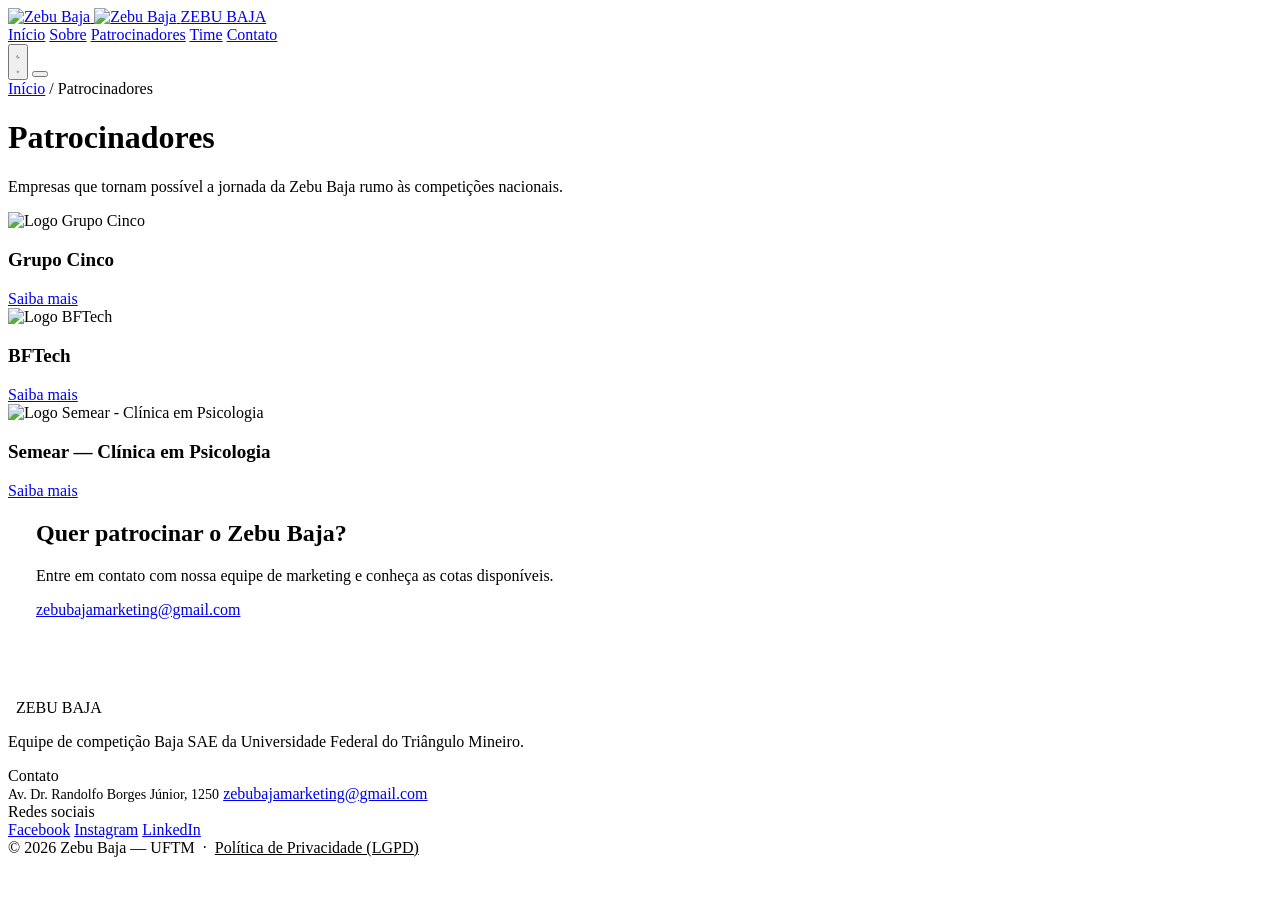
==== patrocinadores.html @ 01311f05 "Add files via upload" ====
<!doctype html>
<html lang="pt-BR">
<head>
<meta charset="utf-8">
<meta name="viewport" content="width=device-width, initial-scale=1.0">
<title>Zebu Baja — Patrocinadores</title>
<link rel="icon" href="assets/img/logo-light.png">
<link rel="preconnect" href="https://fonts.googleapis.com">
<link href="https://fonts.googleapis.com/css2?family=Oswald:wght@500;600;700&family=Inter:wght@400;500;600;700&display=swap" rel="stylesheet">
<link rel="stylesheet" href="css/style.css">
</head>
<body>
<header class="site-header">
  <div class="wrap nav-row" style="position:relative;">
    <a href="index.html" class="brand">
      <img src="assets/img/logo-light.png" alt="Zebu Baja" class="logo-img logo-light-img">
      <img src="assets/img/logo-dark.png" alt="Zebu Baja" class="logo-img logo-dark-img">
      <span class="brand-name">ZEBU BAJA</span>
    </a>
    <nav class="nav-links" data-nav-links>
        <a href="index.html">Início</a>
        <a href="sobre.html">Sobre</a>
        <a href="patrocinadores.html" class="active">Patrocinadores</a>
        <a href="time.html">Time</a>
        <a href="contato.html">Contato</a>
    </nav>
    <div class="nav-actions">
      <button class="theme-toggle" data-theme-toggle aria-label="Alternar modo claro/escuro" type="button">
        <svg class="icon-moon" viewBox="0 0 24 24" fill="none" stroke="currentColor" stroke-width="2" aria-hidden="true"><path d="M21 12.8A9 9 0 1 1 11.2 3 7 7 0 0 0 21 12.8z"/></svg>
        <svg class="icon-sun" viewBox="0 0 24 24" fill="none" stroke="currentColor" stroke-width="2" aria-hidden="true"><circle cx="12" cy="12" r="4"/><path d="M12 2v2M12 20v2M4.9 4.9l1.4 1.4M17.7 17.7l1.4 1.4M2 12h2M20 12h2M4.9 19.1l1.4-1.4M17.7 6.3l1.4-1.4"/></svg>
      </button>
      <button class="hamburger" data-hamburger aria-label="Abrir menu" aria-expanded="false" type="button">
        <span class="bar"></span><span class="bar"></span><span class="bar"></span>
      </button>
    </div>
  </div>
</header>

<div class="wrap page-head">
  <div class="breadcrumb"><a href="index.html">Início</a> / <span>Patrocinadores</span></div>
  <h1>Patrocinadores</h1>
  <p class="page-lede">Empresas que tornam possível a jornada da Zebu Baja rumo às competições nacionais.</p>
</div>

<section class="wrap page-section">
  <div class="grid-cards">
    <div class="sp-card">
      <img src="https://zebu-baja.vercel.app/assets/img/patrocinadores/grupo_cinco.jpg" alt="Logo Grupo Cinco">
      <h3 style="font-size:19px;">Grupo Cinco</h3>
      <a class="sp-btn" href="https://grupocinco.com.br">Saiba mais</a>
    </div>
    <div class="sp-card">
      <img src="https://zebu-baja.vercel.app/assets/img/patrocinadores/bftech.jpg" alt="Logo BFTech">
      <h3 style="font-size:19px;">BFTech</h3>
      <a class="sp-btn" href="https://www.bftech.inf.br">Saiba mais</a>
    </div>
    <div class="sp-card">
      <img src="https://zebu-baja.vercel.app/assets/img/patrocinadores/semear.jpg" alt="Logo Semear - Clínica em Psicologia">
      <h3 style="font-size:19px;">Semear — Clínica em Psicologia</h3>
      <a class="sp-btn" href="https://semearpsicologia.com.br">Saiba mais</a>
    </div>
  </div>
</section>

<section class="wrap" style="padding:0 28px 80px;">
  <div class="cta-band">
    <div>
      <h2>Quer patrocinar o Zebu Baja?</h2>
      <p>Entre em contato com nossa equipe de marketing e conheça as cotas disponíveis.</p>
    </div>
    <a class="btn" href="mailto:zebubajamarketing@gmail.com">zebubajamarketing@gmail.com</a>
  </div>
</section>
<footer class="site-footer">
  <div class="wrap footer-grid">
    <div class="footer-col">
      <div class="brand">
        <img src="assets/img/logo-light.png" alt="" class="logo-img logo-light-img">
        <img src="assets/img/logo-dark.png" alt="" class="logo-img logo-dark-img">
        <span class="brand-name">ZEBU BAJA</span>
      </div>
      <p>Equipe de competição Baja SAE da Universidade Federal do Triângulo Mineiro.</p>
    </div>
    <div class="footer-col">
      <div class="footer-heading">Contato</div>
      <div class="footer-links">
        <span style="color:var(--muted); font-size:14px;">Av. Dr. Randolfo Borges Júnior, 1250</span>
        <a href="mailto:zebubajamarketing@gmail.com">zebubajamarketing@gmail.com</a>
      </div>
    </div>
    <div class="footer-col">
      <div class="footer-heading">Redes sociais</div>
      <div class="footer-links">
        <a href="https://www.facebook.com/ZebuBaja">Facebook</a>
        <a href="https://www.instagram.com/zebubaja/">Instagram</a>
        <a href="https://www.linkedin.com/company/zebu-baja/">LinkedIn</a>
      </div>
    </div>
  </div>
  <div class="footer-bottom">© 2026 Zebu Baja — UFTM &nbsp;·&nbsp; <a href="privacidade.html" style="color:var(--muted);">Política de Privacidade (LGPD)</a></div>
</footer>

<script src="js/main.js"></script>
</body>
</html>
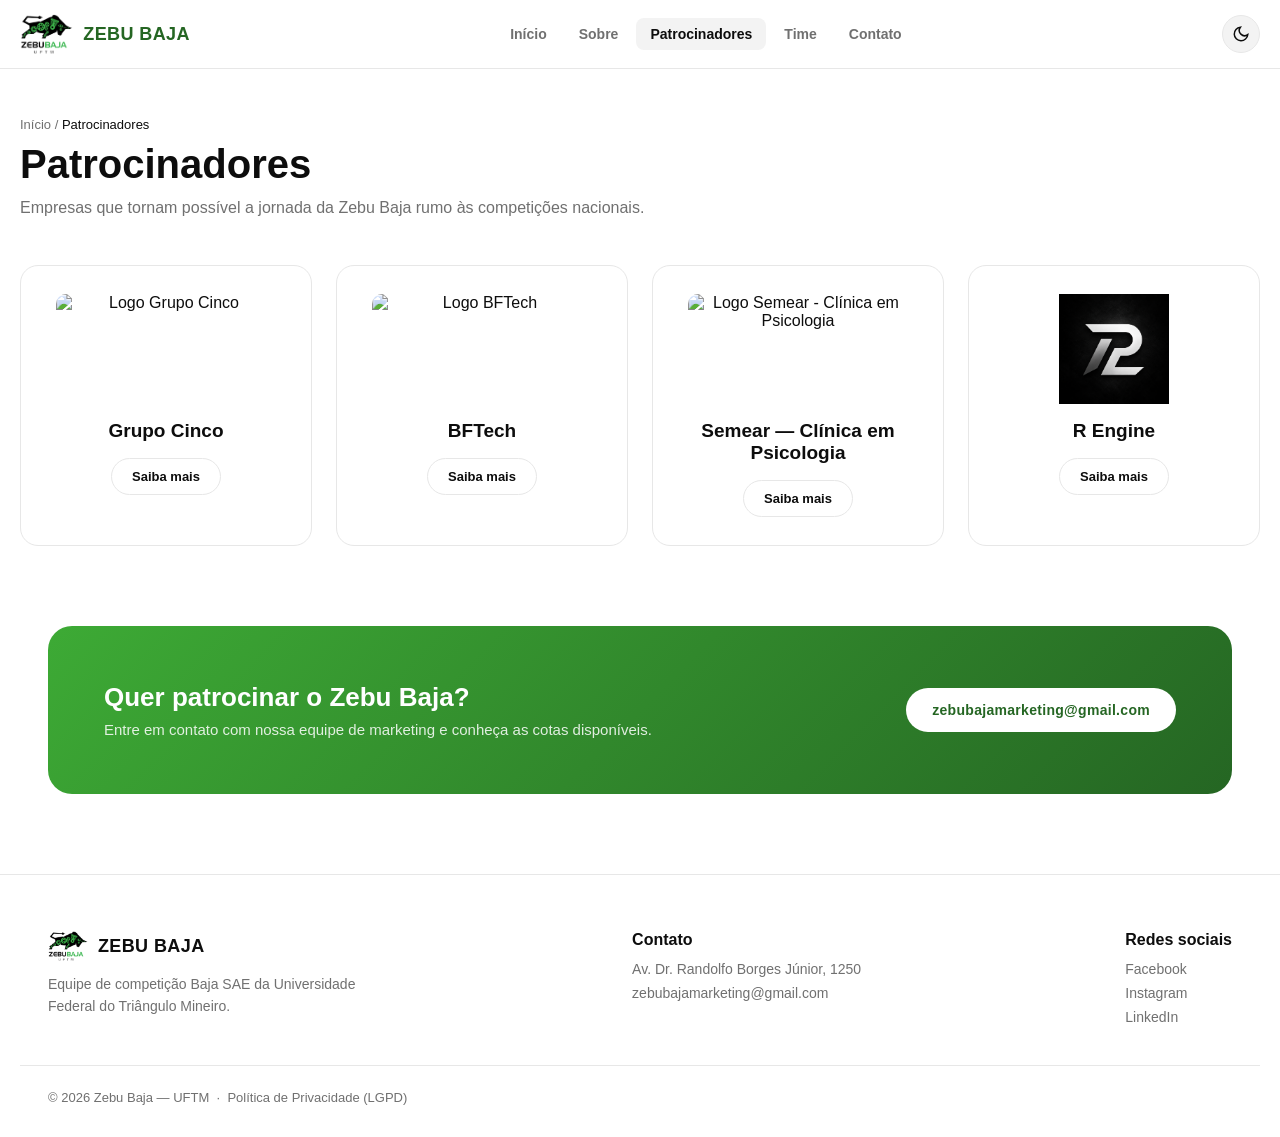
==== commit 06765a69: "Add files via upload" ====
--- a/patrocinadores.html
+++ b/patrocinadores.html
@@ -59,6 +59,11 @@
       <h3 style="font-size:19px;">Semear — Clínica em Psicologia</h3>
       <a class="sp-btn" href="https://semearpsicologia.com.br">Saiba mais</a>
     </div>
+    <div class="sp-card">
+      <img src="assets/img/patrocinadores/r-engine.png" alt="Logo R Engine">
+      <h3 style="font-size:19px;">R Engine</h3>
+      <a class="sp-btn" href="https://rengine.com.br">Saiba mais</a>
+    </div>
   </div>
 </section>
 
--- a/css/style.css
+++ b/css/style.css
@@ -0,0 +1,291 @@
+/* ===== Zebu Baja — estilos globais ===== */
+
+:root{
+  --green: #3DAA35;
+  --green-dark: #256623;
+  --green-light: #6FD168;
+
+  --black: #0D0D0D;
+  --white: #FFFFFF;
+
+  --gray-900: #171717;
+  --gray-800: #232323;
+  --gray-700: #3A3A3A;
+  --gray-500: #707070;
+  --gray-300: #C9C9C9;
+  --gray-150: #E7E7E7;
+  --gray-100: #F3F3F3;
+
+  --radius: 14px;
+  --font-head: 'Oswald', sans-serif;
+  --font-body: 'Inter', sans-serif;
+}
+
+/* ---- Tema claro (padrão) ---- */
+:root,
+:root[data-theme="light"]{
+  --bg: var(--white);
+  --bg-alt: var(--gray-100);
+  --surface: var(--white);
+  --surface-2: var(--gray-100);
+  --border: var(--gray-150);
+  --text: var(--black);
+  --muted: var(--gray-500);
+  --accent: var(--green-dark);
+  --accent-ink: var(--white);
+  --header-bg: rgba(255,255,255,.88);
+}
+
+/* ---- Tema escuro ---- */
+:root[data-theme="dark"]{
+  --bg: var(--black);
+  --bg-alt: var(--gray-900);
+  --surface: var(--gray-900);
+  --surface-2: var(--gray-800);
+  --border: var(--gray-700);
+  --text: var(--white);
+  --muted: var(--gray-300);
+  --accent: var(--green-light);
+  --accent-ink: var(--black);
+  --header-bg: rgba(13,13,13,.88);
+}
+
+/* Segue o sistema quando ainda não houver escolha salva */
+@media (prefers-color-scheme: dark){
+  :root:not([data-theme="light"]):not([data-theme="dark"]){
+    --bg: var(--black);
+    --bg-alt: var(--gray-900);
+    --surface: var(--gray-900);
+    --surface-2: var(--gray-800);
+    --border: var(--gray-700);
+    --text: var(--white);
+    --muted: var(--gray-300);
+    --accent: var(--green-light);
+    --accent-ink: var(--black);
+    --header-bg: rgba(13,13,13,.88);
+  }
+}
+
+*{box-sizing:border-box;}
+html{scroll-behavior:smooth;}
+body{
+  margin:0;
+  background:var(--bg);
+  color:var(--text);
+  font-family:var(--font-body);
+  transition:background .2s ease, color .2s ease;
+}
+h1,h2,h3{
+  font-family:var(--font-head);
+  font-weight:700;
+  color:var(--text);
+  margin:0;
+}
+a{color:var(--accent); text-decoration:none;}
+a:hover{opacity:.8;}
+img{max-width:100%; display:block;}
+.wrap{max-width:1240px; margin:0 auto; padding:0 28px;}
+.eyebrow{
+  font-family:var(--font-head); font-weight:600; letter-spacing:3px;
+  text-transform:uppercase; font-size:13px; color:var(--accent);
+}
+
+/* ---- Header / navegação ---- */
+.site-header{
+  position:sticky; top:0; z-index:100;
+  background:var(--header-bg);
+  backdrop-filter:blur(10px);
+  border-bottom:1px solid var(--border);
+}
+.nav-row{
+  display:flex; align-items:center; justify-content:space-between;
+  gap:20px; padding:14px 0;
+}
+.brand{display:flex; align-items:center; gap:10px;}
+.brand img{height:40px; width:auto;}
+.brand-name{font-family:var(--font-head); font-weight:700; font-size:18px; letter-spacing:.4px;}
+.logo-img{height:40px; width:auto;}
+.logo-dark-img{display:none;}
+:root[data-theme="dark"] .logo-light-img{display:none;}
+:root[data-theme="dark"] .logo-dark-img{display:block;}
+.footer-col .logo-img{height:30px;}
+
+.nav-links{display:flex; gap:4px; align-items:center;}
+.nav-links a{
+  padding:8px 14px; border-radius:8px; color:var(--muted);
+  font-weight:600; font-size:14px;
+}
+.nav-links a:hover, .nav-links a.active{color:var(--text); background:var(--surface-2); opacity:1;}
+
+.nav-actions{display:flex; align-items:center; gap:10px;}
+
+.theme-toggle{
+  width:38px; height:38px; border-radius:999px; border:1px solid var(--border);
+  background:var(--surface-2); color:var(--text); cursor:pointer;
+  display:flex; align-items:center; justify-content:center;
+}
+.theme-toggle svg{width:18px; height:18px;}
+.theme-toggle .icon-sun{display:none;}
+:root[data-theme="dark"] .theme-toggle .icon-moon{display:none;}
+:root[data-theme="dark"] .theme-toggle .icon-sun{display:block;}
+
+.hamburger{
+  display:none; width:42px; height:42px; border-radius:10px;
+  border:1px solid var(--border); background:var(--surface-2);
+  cursor:pointer; flex-direction:column; align-items:center; justify-content:center; gap:4px;
+}
+.hamburger .bar{width:20px; height:2px; background:var(--text); border-radius:2px; transition:transform .2s ease, opacity .2s ease;}
+.hamburger[aria-expanded="true"] .bar:nth-child(1){transform:translateY(6px) rotate(45deg);}
+.hamburger[aria-expanded="true"] .bar:nth-child(2){opacity:0;}
+.hamburger[aria-expanded="true"] .bar:nth-child(3){transform:translateY(-6px) rotate(-45deg);}
+
+@media (max-width: 820px){
+  .nav-links{
+    position:absolute; top:100%; left:0; right:0;
+    flex-direction:column; align-items:stretch; gap:2px;
+    background:var(--bg); border-bottom:1px solid var(--border);
+    padding:10px 20px 18px;
+    display:none;
+  }
+  .nav-links.open{display:flex;}
+  .nav-links a{padding:12px 10px;}
+  .hamburger{display:flex;}
+}
+
+/* ---- Botões ---- */
+.btn{
+  display:inline-flex; align-items:center; gap:8px;
+  padding:14px 26px; border-radius:999px; font-weight:700; font-size:14px;
+  letter-spacing:.3px; border:none; cursor:pointer; font-family:var(--font-body);
+}
+.btn-primary{background:var(--accent); color:var(--accent-ink);}
+.btn-primary:hover{opacity:.88;}
+.btn-ghost{background:transparent; color:var(--text); border:1px solid var(--border);}
+.btn-ghost:hover{border-color:var(--accent); color:var(--accent); opacity:1;}
+
+/* ---- Cards ---- */
+.card{background:var(--surface); border:1px solid var(--border); border-radius:var(--radius);}
+.chip{display:flex; align-items:center; gap:10px; background:var(--surface); border:1px solid var(--border); border-radius:12px; padding:14px 16px; font-size:14px;}
+
+/* ---- Breadcrumb / header de página ---- */
+.page-head{padding:48px 0 8px;}
+.breadcrumb{color:var(--muted); font-size:13px; margin-bottom:10px;}
+.breadcrumb a{color:var(--muted);}
+.breadcrumb span{color:var(--text);}
+.page-head h1{font-size:40px;}
+.page-lede{color:var(--muted); font-size:16px; max-width:640px; margin:12px 0 0;}
+
+/* ---- Hero (home) ---- */
+.hero{position:relative; min-height:560px; display:flex; align-items:center; background:var(--black); overflow:hidden;}
+.hero img.bg{position:absolute; inset:0; width:100%; height:100%; object-fit:cover; opacity:.5;}
+.hero .overlay{position:absolute; inset:0; background:linear-gradient(0deg, var(--black) 0%, rgba(13,13,13,.35) 55%, rgba(13,13,13,.7) 100%);}
+.hero .content{position:relative; padding:120px 0 90px; color:#fff;}
+.hero h1{font-size:clamp(40px,7vw,76px); line-height:1; color:#fff; margin-bottom:18px;}
+.hero p{color:var(--gray-300); font-size:18px; max-width:560px; line-height:1.6; margin:0 0 32px;}
+.hero .eyebrow{color:var(--green-light);}
+.hero .btn-ghost{color:#fff; border-color:rgba(255,255,255,.55);}
+.hero .btn-ghost:hover{color:var(--green-light); border-color:var(--green-light); opacity:1;}
+
+/* ---- Media card ---- */
+.media-card{
+  display:flex; gap:24px; align-items:center; background:var(--surface);
+  border:1px solid var(--border); border-radius:18px; padding:20px; flex-wrap:wrap;
+}
+.media-thumb{position:relative; width:260px; max-width:100%; flex-shrink:0; border-radius:12px; overflow:hidden;}
+.media-thumb img{width:100%; display:block;}
+.play-btn{position:absolute; inset:0; display:flex; align-items:center; justify-content:center; background:rgba(0,0,0,.25);}
+.play-btn span{width:52px; height:52px; border-radius:999px; background:var(--accent); display:flex; align-items:center; justify-content:center;}
+
+/* ---- Zig-zag ---- */
+.zigzag{display:flex; flex-wrap:wrap; align-items:center; gap:48px; margin-bottom:72px;}
+.zigzag.reverse{flex-wrap:wrap-reverse;}
+.zigzag img{flex:1 1 420px; min-width:0; border-radius:18px; width:100%; height:340px; object-fit:cover;}
+.zigzag .text{flex:1 1 380px; min-width:0;}
+.zigzag h3{font-size:24px; margin-bottom:14px;}
+.zigzag p{color:var(--muted); font-size:16px; line-height:1.7; margin:0;}
+
+/* ---- Manifesto band ---- */
+.manifesto{background:var(--surface); border-top:1px solid var(--border); border-bottom:1px solid var(--border); padding:80px 0;}
+.manifesto .wrap{max-width:800px; text-align:center;}
+.manifesto p{font-family:var(--font-head); font-weight:500; font-size:24px; line-height:1.5; color:var(--text); margin:0;}
+
+/* ---- CTA band ---- */
+.cta-band{
+  background:linear-gradient(135deg, var(--green), var(--green-dark));
+  border-radius:24px; padding:56px;
+  display:flex; flex-wrap:wrap; align-items:center; justify-content:space-between; gap:24px;
+}
+.cta-band h2{font-size:26px; color:#fff;}
+.cta-band p{color:rgba(255,255,255,.85); margin:8px 0 0; font-size:15px;}
+.cta-band a.btn{background:#fff; color:var(--green-dark);}
+
+/* ---- Grids de conquistas / sponsors / time ---- */
+.achv{background:var(--surface); border:1px solid var(--border); border-radius:16px; padding:22px; text-align:center;}
+.achv .rank{font-family:var(--font-head); font-weight:700; font-size:28px; color:var(--accent); margin-bottom:6px;}
+.achv .label{color:var(--text); font-size:13px; line-height:1.4;}
+
+.sp-card{background:var(--surface); border:1px solid var(--border); border-radius:18px; padding:28px; display:flex; flex-direction:column; align-items:center; text-align:center; gap:16px;}
+.sp-card img{width:100%; max-width:220px; height:110px; object-fit:contain; border-radius:10px; background:#fff;}
+.sp-btn{border:1px solid var(--border); border-radius:999px; padding:10px 20px; font-size:13px; font-weight:700; color:var(--text);}
+.sp-btn:hover{border-color:var(--accent); color:var(--accent); opacity:1;}
+
+.member-card{background:var(--surface); border:1px solid var(--border); border-radius:14px; overflow:hidden; display:flex; flex-direction:column;}
+.member-card img{width:100%; height:200px; object-fit:cover; background:var(--surface-2);}
+.member-card .body{padding:14px 16px;}
+.member-card .name{font-family:var(--font-head); font-weight:700; color:var(--text); font-size:15px; line-height:1.3;}
+.badge{display:inline-block; font-size:11px; font-weight:700; letter-spacing:.3px; padding:3px 9px; border-radius:999px; margin-top:6px;}
+.badge-lead{background:rgba(61,170,53,.18); color:var(--accent);}
+.badge-member{background:var(--surface-2); color:var(--muted);}
+.sector-title{font-size:20px; margin-bottom:18px; padding-bottom:10px; border-bottom:1px solid var(--border);}
+
+/* ---- Contato ---- */
+.info-card{display:flex; gap:14px; align-items:flex-start; background:var(--surface); border:1px solid var(--border); border-radius:14px; padding:18px 20px;}
+.info-card .ic{width:38px; height:38px; border-radius:10px; background:rgba(61,170,53,.15); display:flex; align-items:center; justify-content:center; flex-shrink:0;}
+.info-card .ic svg{stroke:var(--accent);}
+.form-card{background:var(--surface); border:1px solid var(--border); border-radius:18px; padding:32px;}
+label{display:block; font-size:13px; font-weight:600; color:var(--text); margin-bottom:6px;}
+input, textarea{
+  width:100%; background:var(--surface-2); border:1px solid var(--border); border-radius:10px;
+  padding:12px 14px; color:var(--text); font-family:var(--font-body); font-size:14px;
+}
+input:focus, textarea:focus{outline:none; border-color:var(--accent);}
+.field{margin-bottom:18px;}
+
+/* ---- Footer ---- */
+.site-footer{background:var(--surface); border-top:1px solid var(--border); padding:56px 0 32px; margin-top:auto;}
+.footer-grid{display:flex; flex-wrap:wrap; gap:40px; justify-content:space-between;}
+.footer-col{max-width:320px;}
+.footer-col .brand{margin-bottom:12px;}
+.footer-col p{color:var(--muted); font-size:14px; line-height:1.6; margin:0;}
+.footer-heading{color:var(--text); font-weight:700; margin-bottom:12px; font-family:var(--font-head);}
+.footer-links{display:flex; flex-direction:column; gap:8px;}
+.footer-links a{color:var(--muted); font-size:14px;}
+.footer-bottom{max-width:1240px; margin:40px auto 0; padding:24px 28px 0; border-top:1px solid var(--border); color:var(--muted); font-size:13px;}
+
+.page-section{padding:40px 0 80px;}
+
+/* ---- Política de Privacidade / LGPD ---- */
+.legal{max-width:820px;}
+.legal h2{font-size:22px; margin:40px 0 14px;}
+.legal h2:first-child{margin-top:0;}
+.legal h3{font-size:16px; margin:22px 0 8px; color:var(--text);}
+.legal p{color:var(--muted); line-height:1.75; font-size:15.5px; margin:0 0 14px;}
+.legal ul{margin:0 0 14px; padding-left:20px; color:var(--muted); line-height:1.75; font-size:15.5px;}
+.legal li{margin-bottom:6px;}
+.legal strong{color:var(--text);}
+.dpo-card{display:flex; flex-wrap:wrap; gap:24px; background:var(--surface); border:1px solid var(--border); border-radius:16px; padding:24px 28px; margin:18px 0 32px;}
+.dpo-card .field-label{font-size:12px; text-transform:uppercase; letter-spacing:.4px; color:var(--muted); margin-bottom:4px;}
+.dpo-card .field-value{font-size:15px; color:var(--text); font-weight:600;}
+.dpo-field{min-width:160px;}
+.fill-pending{
+  display:inline-block;
+  color:var(--muted);
+  font-style:italic;
+  border-bottom:2px solid var(--accent);
+  padding-bottom:1px;
+}
+
+/* utilidades */
+.grid-cards{display:grid; grid-template-columns:repeat(auto-fit,minmax(260px,1fr)); gap:24px;}
+.grid-achv{display:grid; grid-template-columns:repeat(auto-fill,minmax(200px,1fr)); gap:18px;}
+.grid-members{display:grid; grid-template-columns:repeat(auto-fill,minmax(210px,1fr)); gap:18px;}
